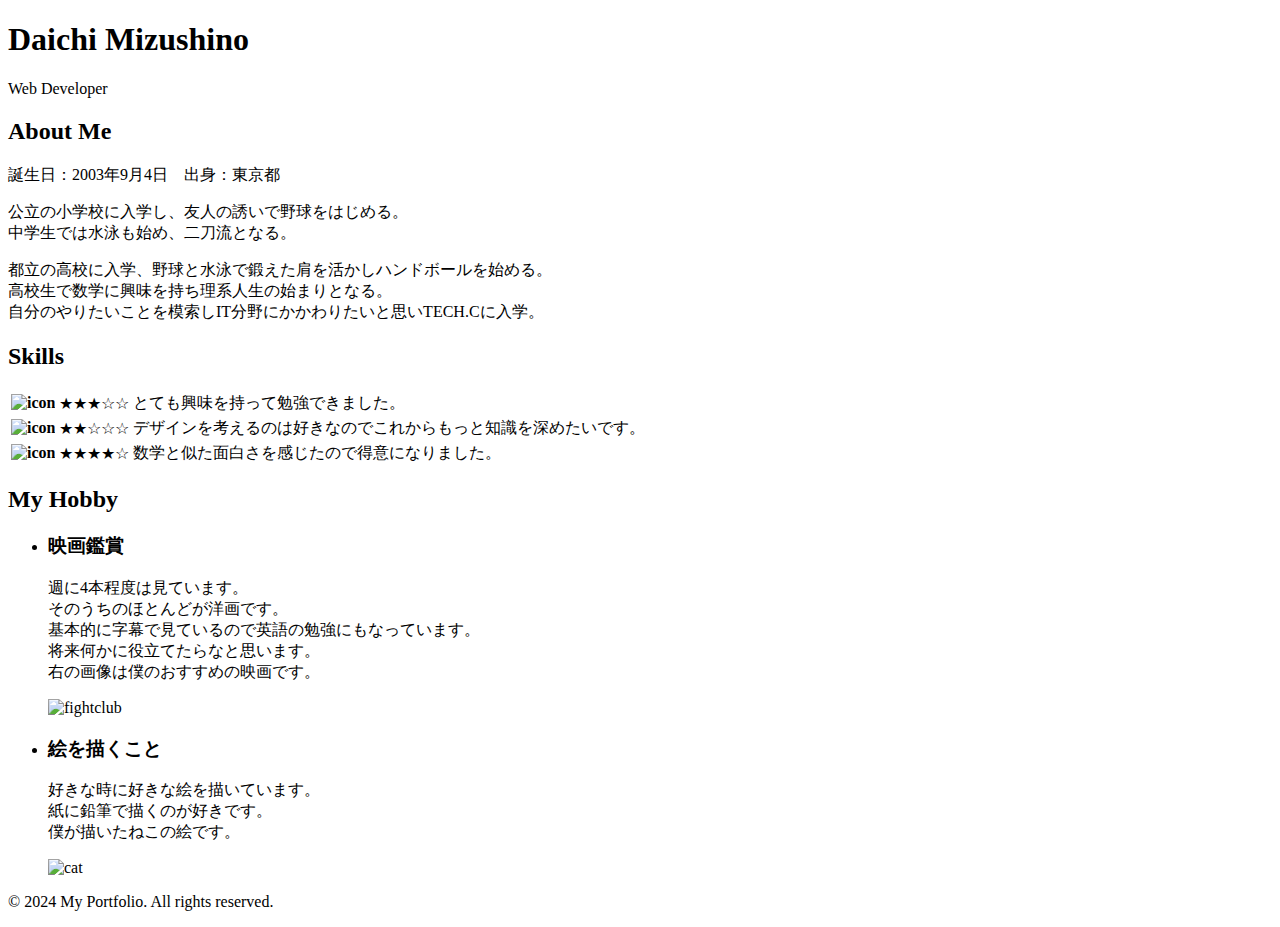
==== index.html @ 67ddcfde "Add files via upload" ====
<!DOCTYPE html>
<head>
    <meta charset="UTF-8">
    <meta name="viewport" content="width=device-width, initial-scale=1.0">
    <title>My Portfolio</title>
    <link rel="stylesheet" href="assets/css/style.css">
</head>
<body>

    <header>
        <h1>Daichi Mizushino</h1>
        <p>Web Developer</p>
    </header>

    <section id="about">
        <h2>About Me</h2>
     
        <p> 誕生日：2003年9月4日　出身：東京都　</p>
        <p> 公立の小学校に入学し、友人の誘いで野球をはじめる。<br>
            中学生では水泳も始め、二刀流となる。</p>
        <p>   都立の高校に入学、野球と水泳で鍛えた肩を活かしハンドボールを始める。<br>
            高校生で数学に興味を持ち理系人生の始まりとなる。<br>
            自分のやりたいことを模索しIT分野にかかわりたいと思いTECH.Cに入学。
        </p>
    </section>

    <section id="skills">
        <h2>Skills</h2>
        <table>
            <tr>
                <th><img src = "images/html_icon.png" alt="icon"></th>
                
                <td>★★★☆☆</td>
                <td>
                    とても興味を持って勉強できました。
                </td>
            </tr>
            <tr>
                <th><img src = "images/css_icon.png" alt="icon"></th>
                <td>★★☆☆☆</td>
                <td>
                    デザインを考えるのは好きなのでこれからもっと知識を深めたいです。
                </td>
            </tr>
            <tr>
                <th><img src = "images/js_icon.png" alt="icon"></th>
                <td>★★★★☆</td>
                <td>
                    数学と似た面白さを感じたので得意になりました。
                </td>
            </tr>
        </table>
    </section>

    <section id="hobby">
        <h2>My Hobby</h2>
       
        <ul>
            <li>
                <h3>映画鑑賞</h3>
                <div class="movie">
                    <p>
                        週に4本程度は見ています。<br>
                        そのうちのほとんどが洋画です。<br>
                        基本的に字幕で見ているので英語の勉強にもなっています。<br>将来何かに役立てたらなと思います。<br>
                        右の画像は僕のおすすめの映画です。
                    </p>
                    <img src="images/fightclub.jpg" width="200" height="300" alt="fightclub">
                </div>
                
                
            </li>
            <li>
                <h3>絵を描くこと</h3>
                <div class="picture">
                    <p>
                        好きな時に好きな絵を描いています。<br>
                        紙に鉛筆で描くのが好きです。<br>
                        僕が描いたねこの絵です。
                    </p>
                    <img src="images/cat.jpeg" width="200" height="300" alt="cat">
                </div>
            </li>
            <!-- Add more projects as needed -->
        </ul>
      
    </section>

    <footer>
        <p>&copy; 2024 My Portfolio. All rights reserved.</p>
    </footer>

</body>
</html>
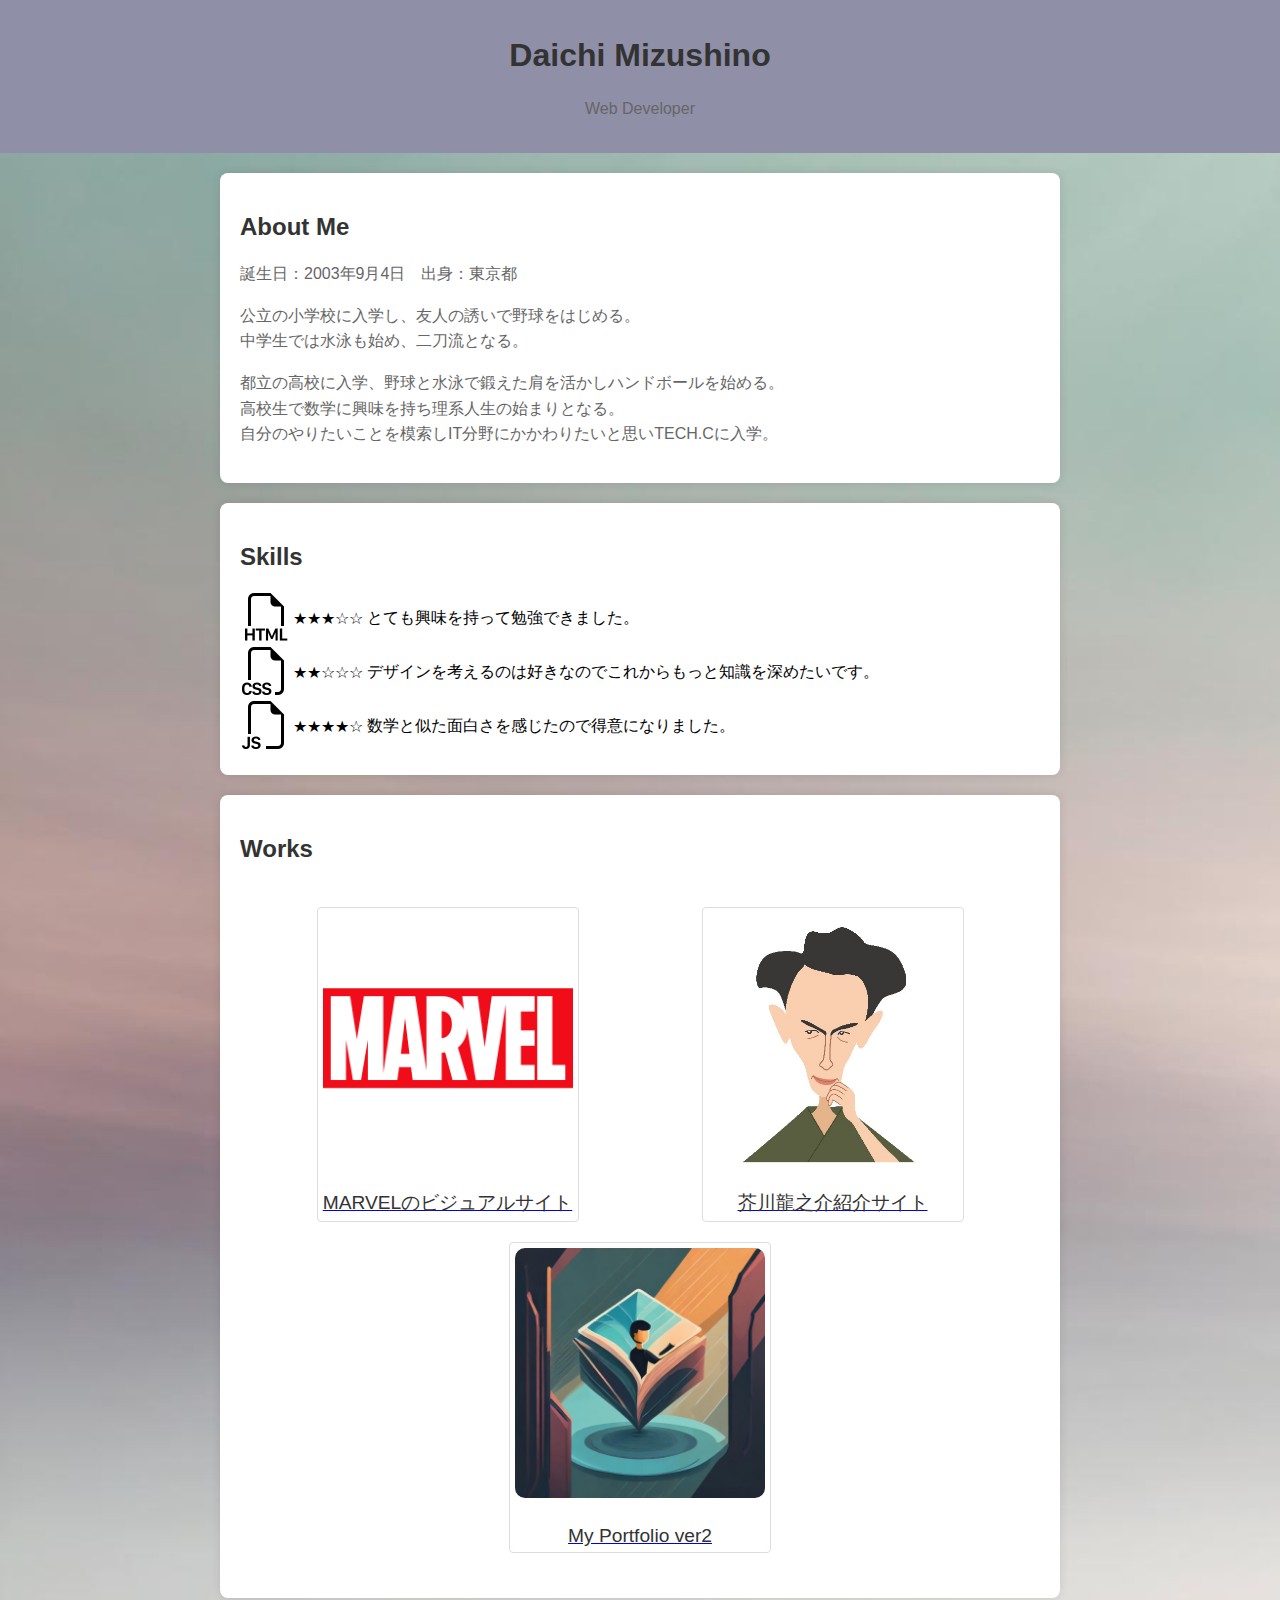
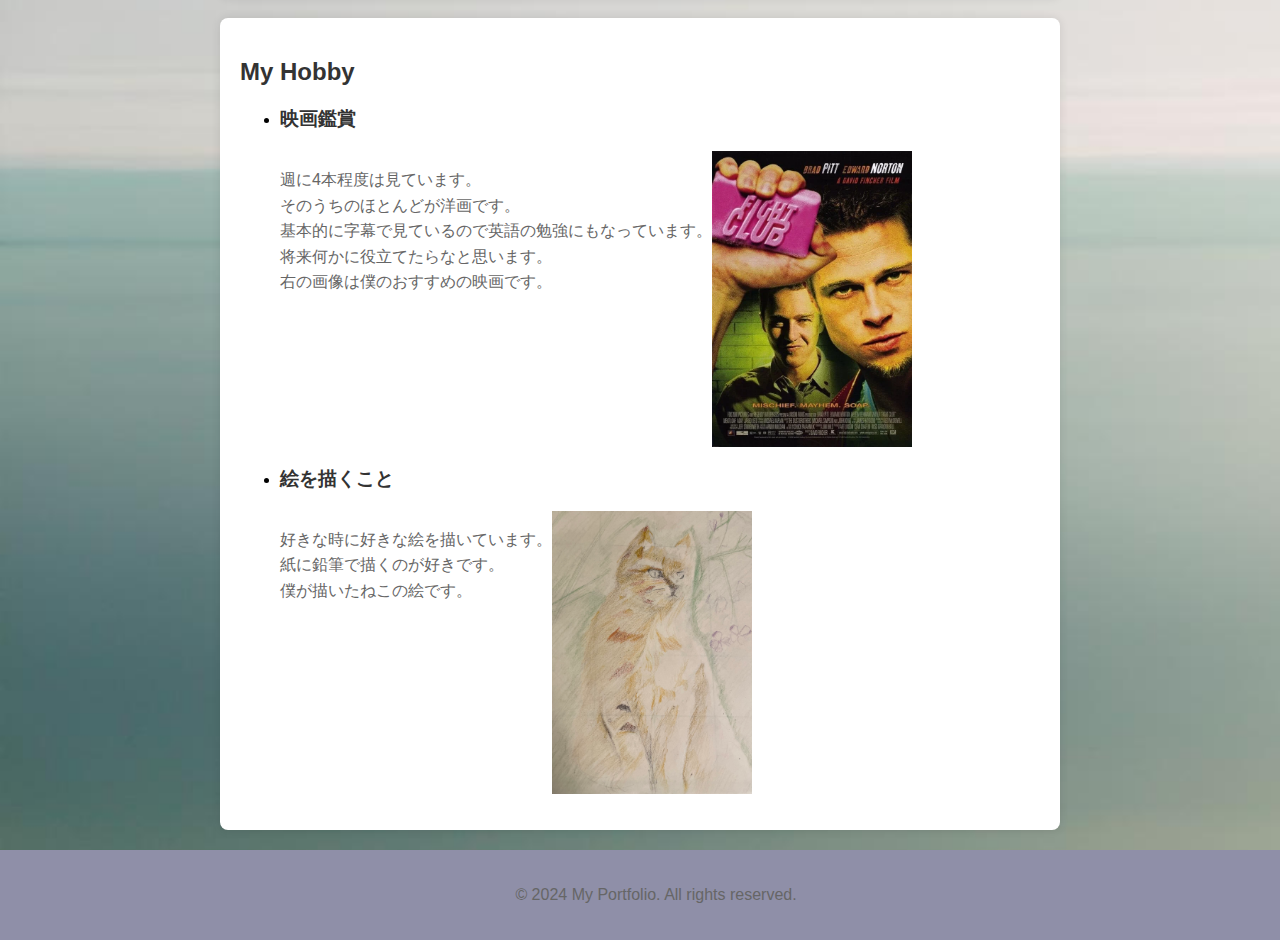
==== commit db32975f: "Add files via upload" ====
--- a/index.html
+++ b/index.html
@@ -28,7 +28,7 @@
         <h2>Skills</h2>
         <table>
             <tr>
-                <th><img src = "images/html_icon.png" alt="icon"></th>
+                <th><img src = "./assets/images/html_icon.png" alt="icon"></th>
                 
                 <td>★★★☆☆</td>
                 <td>
@@ -36,14 +36,14 @@
                 </td>
             </tr>
             <tr>
-                <th><img src = "images/css_icon.png" alt="icon"></th>
+                <th><img src = "./assets/images/css_icon.png" alt="icon"></th>
                 <td>★★☆☆☆</td>
                 <td>
                     デザインを考えるのは好きなのでこれからもっと知識を深めたいです。
                 </td>
             </tr>
             <tr>
-                <th><img src = "images/js_icon.png" alt="icon"></th>
+                <th><img src = "./assets/images/js_icon.png" alt="icon"></th>
                 <td>★★★★☆</td>
                 <td>
                     数学と似た面白さを感じたので得意になりました。
@@ -51,6 +51,28 @@
             </tr>
         </table>
     </section>
+
+    <section id="works">
+        <h2>Works</h2>
+        <div class="imgs">
+            <a href="./assets/pages/bg-youtube/index.html" target="_blank"> 
+                <img src="./assets/images/MARVELicon.png" >
+                <span class="worktitle">MARVELのビジュアルサイト</span>
+            </a>
+            
+            <a href="./assets/pages/photo-scrollAnimation/photo-scrollAnimation/index.html" target="_blank">
+                <img src="./assets/images/akutagawa.jpg" >
+                <span class="worktitle">芥川龍之介紹介サイト</span>
+            </a>
+            
+            <a href="./assets/pages/profile_text-long/index.html"target="_blank">
+                <img src="./assets/images/icon.jpg" >
+                <span class="worktitle">My Portfolio ver2</span>
+            </a>
+            
+        </div>
+    </section>
+
 
     <section id="hobby">
         <h2>My Hobby</h2>
@@ -65,7 +87,7 @@
                         基本的に字幕で見ているので英語の勉強にもなっています。<br>将来何かに役立てたらなと思います。<br>
                         右の画像は僕のおすすめの映画です。
                     </p>
-                    <img src="images/fightclub.jpg" width="200" height="300" alt="fightclub">
+                    <img src="./assets/images/fightclub.jpg" width="200"  alt="fightclub">
                 </div>
                 
                 
@@ -78,7 +100,7 @@
                         紙に鉛筆で描くのが好きです。<br>
                         僕が描いたねこの絵です。
                     </p>
-                    <img src="images/cat.jpeg" width="200" height="300" alt="cat">
+                    <img src="./assets/images/cat.jpeg" width="200"  alt="cat">
                 </div>
             </li>
             <!-- Add more projects as needed -->
--- a/assets/css/style.css
+++ b/assets/css/style.css
@@ -0,0 +1,111 @@
+body {
+    font-family: Arial, sans-serif;
+    margin: 0;
+    padding: 0;
+    background-color: #f4f4f4;
+    background-image: url("../images/background.jpg");
+    background-repeat: no-repeat;
+    background-size: cover;
+    
+}
+
+
+
+header {
+    background-color: rgb(143, 143, 168);
+    color: #fff;
+    text-align: center;
+    padding: 1em;
+}
+
+section {
+    max-width: 800px;
+    margin: 20px auto;
+    padding: 20px;
+    background-color: #fff;
+    border-radius: 8px;
+    box-shadow: 0 0 10px rgba(0, 0, 0, 0.1);
+}
+
+h1, h2, h3 {
+    color: #333;
+}
+
+p {
+    line-height: 1.6;
+    color: #666;
+}
+
+th {
+    list-style-type: none;
+    padding: 0;
+}
+
+td {
+    margin-bottom: 10px;
+}
+
+
+.imgs a {
+    display: inline-block;
+    margin: 10px;
+    border: 1px solid #ddd;
+    padding: 5px;
+    border-radius: 4px;
+    transition: transform 0.3s ease;
+}
+ 
+.imgs a:hover {
+    transform: scale(1.05);
+}
+ 
+.imgs img {
+    width: 250px;
+    height: 250px;
+    object-fit: cover;
+    border-radius: 10px;
+    margin-bottom: 15px;
+}
+ 
+ 
+.imgs {
+    display: flex;
+    justify-content: space-around;
+    flex-wrap: wrap;
+    margin: 0 auto;
+    max-width: 900px;
+    padding: 15px;
+}
+
+.worktitle {
+    display: block; /* ブロックレベルの要素として表示 */
+    color: #333; /* 文字色 */
+    font-size: 1.2em; /* 文字サイズ */
+    margin-top: 8px; /* 画像との間隔 */
+    text-align: center; /* 中央揃え */
+}
+
+
+
+
+.movie{
+    display: flex;
+}
+
+
+
+.picture{
+    display: flex;
+}
+
+
+
+
+footer {
+    background-color: rgb(143, 143, 168);
+    color: #fff;
+    text-align: center;
+    padding: 1em;
+    bottom: 0;
+    width: 100%;
+}